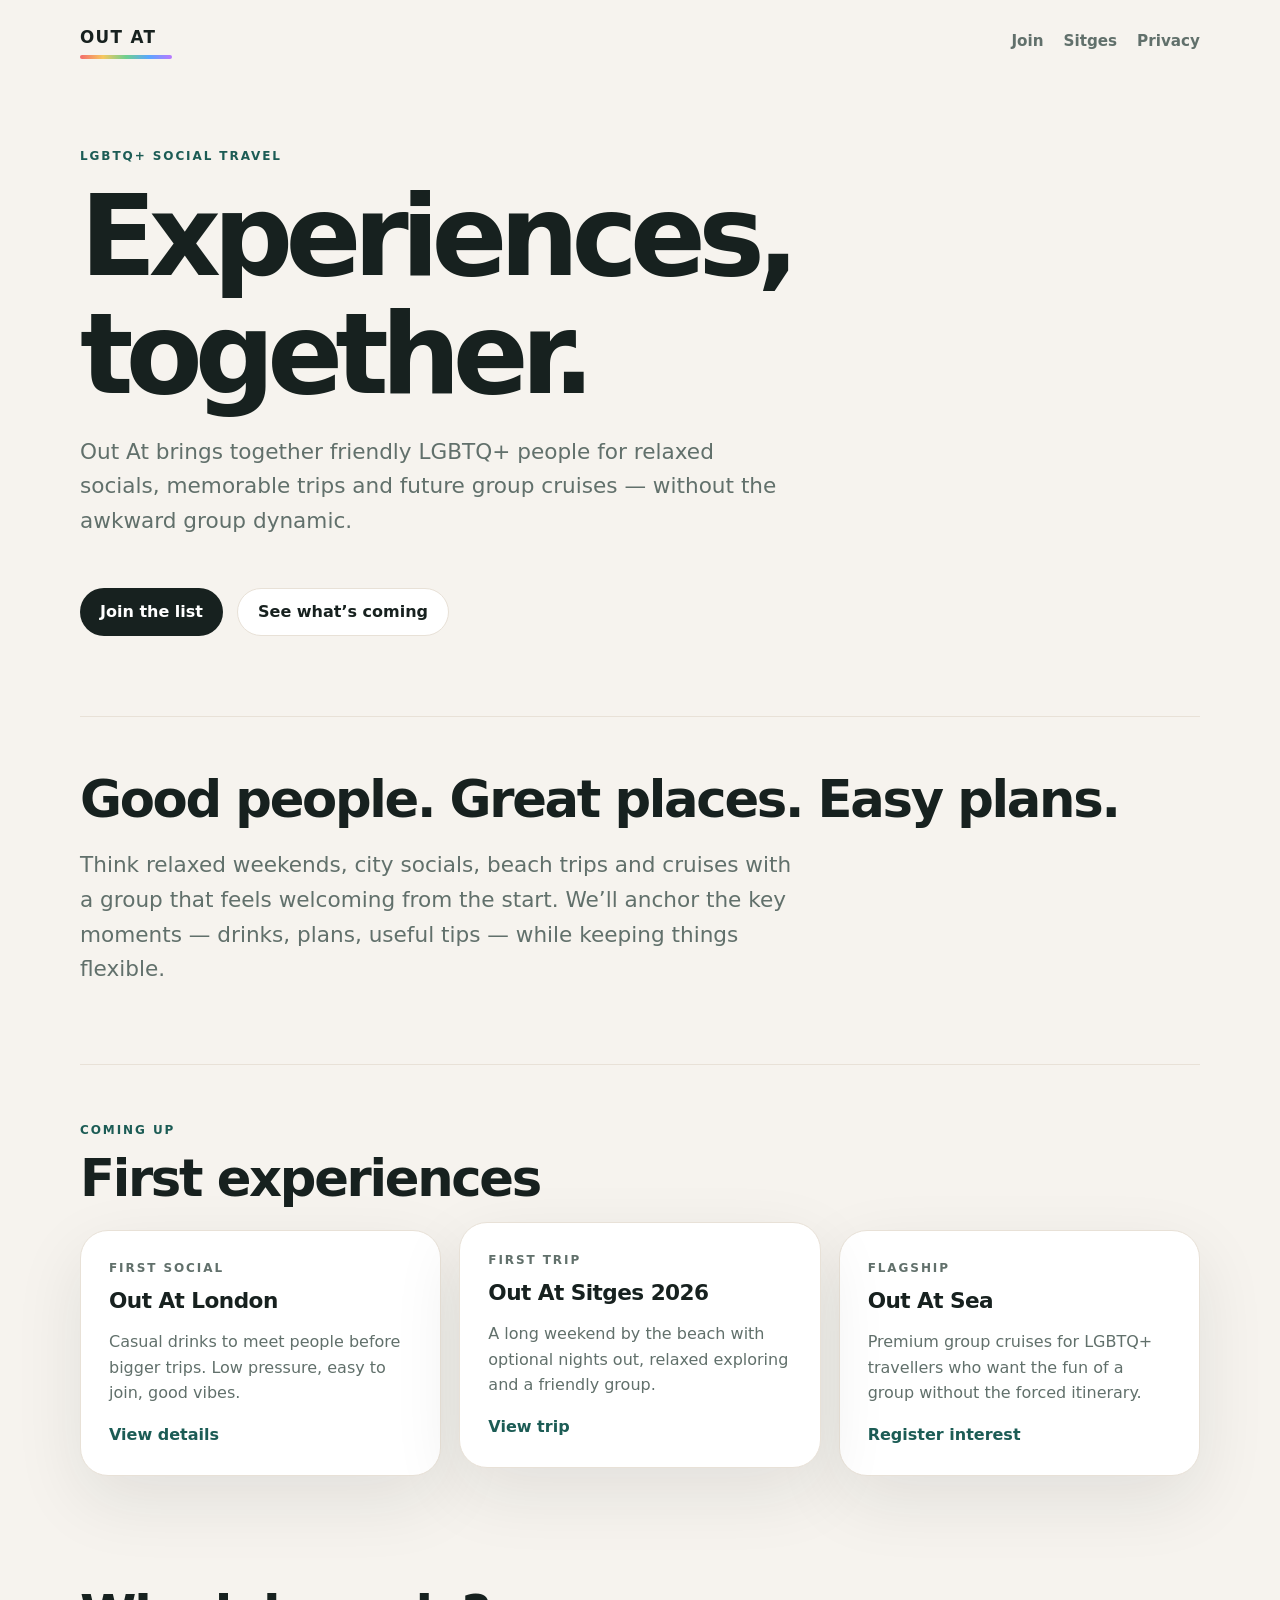
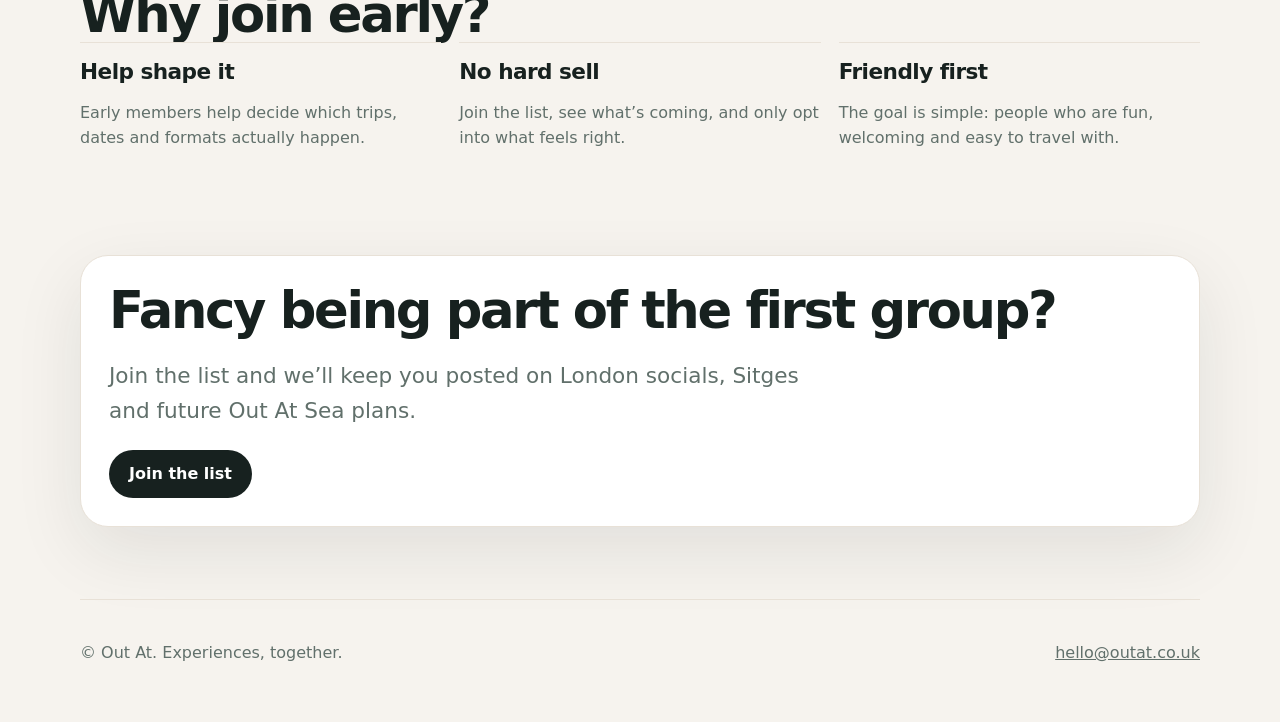
==== index.html @ 4ae9e735 "Initial scaffold for Out At Website Generated using ChatGPT" ====
<!doctype html>
<html lang="en">
<head>
  <meta charset="utf-8">
  <meta name="viewport" content="width=device-width, initial-scale=1">
  <title>Out At | Experiences, together.</title>
  <meta name="description" content="Out At creates welcoming LGBTQ+ social travel experiences, from city socials to group trips and cruises.">
  <link rel="stylesheet" href="assets/styles.css">
</head>
<body>
  <header class="site-header">
    <a class="brand" href="/">
      <span class="brand-mark">OUT AT</span>
      <span class="gradient-line"></span>
    </a>
    <nav>
      <a href="/join.html">Join</a>
      <a href="/trips/sitges-2026.html">Sitges</a>
      <a href="/privacy.html">Privacy</a>
    </nav>
  </header>

  <main>
    <section class="hero">
      <p class="eyebrow">LGBTQ+ social travel</p>
      <h1>Experiences, together.</h1>
      <p class="hero-copy">
        Out At brings together friendly LGBTQ+ people for relaxed socials, memorable trips and future group cruises — without the awkward group dynamic.
      </p>
      <div class="hero-actions">
        <a class="button primary" href="/join.html">Join the list</a>
        <a class="button secondary" href="#upcoming">See what’s coming</a>
      </div>
    </section>

    <section class="intro">
      <h2>Good people. Great places. Easy plans.</h2>
      <p>
        Think relaxed weekends, city socials, beach trips and cruises with a group that feels welcoming from the start. We’ll anchor the key moments — drinks, plans, useful tips — while keeping things flexible.
      </p>
    </section>

    <section id="upcoming" class="cards-section">
      <div class="section-heading">
        <p class="eyebrow">Coming up</p>
        <h2>First experiences</h2>
      </div>

      <div class="cards">
        <article class="card">
          <p class="card-kicker">First social</p>
          <h3>Out At London</h3>
          <p>Casual drinks to meet people before bigger trips. Low pressure, easy to join, good vibes.</p>
          <a href="/trips/london-social.html">View details</a>
        </article>

        <article class="card featured">
          <p class="card-kicker">First trip</p>
          <h3>Out At Sitges 2026</h3>
          <p>A long weekend by the beach with optional nights out, relaxed exploring and a friendly group.</p>
          <a href="/trips/sitges-2026.html">View trip</a>
        </article>

        <article class="card">
          <p class="card-kicker">Flagship</p>
          <h3>Out At Sea</h3>
          <p>Premium group cruises for LGBTQ+ travellers who want the fun of a group without the forced itinerary.</p>
          <a href="/join.html">Register interest</a>
        </article>
      </div>
    </section>

    <section class="why">
      <h2>Why join early?</h2>
      <div class="why-grid">
        <div>
          <h3>Help shape it</h3>
          <p>Early members help decide which trips, dates and formats actually happen.</p>
        </div>
        <div>
          <h3>No hard sell</h3>
          <p>Join the list, see what’s coming, and only opt into what feels right.</p>
        </div>
        <div>
          <h3>Friendly first</h3>
          <p>The goal is simple: people who are fun, welcoming and easy to travel with.</p>
        </div>
      </div>
    </section>

    <section class="cta-panel">
      <h2>Fancy being part of the first group?</h2>
      <p>Join the list and we’ll keep you posted on London socials, Sitges and future Out At Sea plans.</p>
      <a class="button primary" href="/join.html">Join the list</a>
    </section>
  </main>

  <footer>
    <p>© Out At. Experiences, together.</p>
    <p><a href="mailto:hello@outat.co.uk">hello@outat.co.uk</a></p>
  </footer>
</body>
</html>
---- assets/styles.css ----
:root {
  --ink: #17211f;
  --muted: #61706b;
  --soft: #f6f3ee;
  --card: #ffffff;
  --line: #e8e1d7;
  --accent: #1c5c55;
  --shadow: 0 24px 70px rgba(23, 33, 31, 0.09);
}

* {
  box-sizing: border-box;
}

body {
  margin: 0;
  font-family: Inter, ui-sans-serif, system-ui, -apple-system, BlinkMacSystemFont, "Segoe UI", sans-serif;
  background: var(--soft);
  color: var(--ink);
  line-height: 1.6;
}

a {
  color: inherit;
}

.site-header {
  width: min(1120px, calc(100% - 32px));
  margin: 0 auto;
  padding: 24px 0;
  display: flex;
  justify-content: space-between;
  align-items: center;
}

.brand {
  text-decoration: none;
  display: inline-flex;
  flex-direction: column;
  gap: 4px;
}

.brand-mark {
  font-weight: 850;
  letter-spacing: 0.08em;
  font-size: 1.05rem;
}

.gradient-line {
  display: block;
  height: 4px;
  width: 92px;
  border-radius: 999px;
  background: linear-gradient(90deg, #f36b6b, #f6c85f, #6dcf8f, #5aa6ff, #ba78ff);
}

nav {
  display: flex;
  gap: 20px;
  font-weight: 650;
  font-size: 0.95rem;
}

nav a {
  text-decoration: none;
  color: var(--muted);
}

nav a:hover {
  color: var(--ink);
}

main {
  width: min(1120px, calc(100% - 32px));
  margin: 0 auto;
}

.hero {
  min-height: 68vh;
  display: grid;
  align-content: center;
  padding: 64px 0 80px;
}

.eyebrow,
.card-kicker {
  text-transform: uppercase;
  letter-spacing: 0.16em;
  font-size: 0.75rem;
  font-weight: 800;
  color: var(--accent);
  margin: 0 0 12px;
}

h1,
h2,
h3 {
  line-height: 1.05;
  margin: 0;
}

h1 {
  font-size: clamp(3.2rem, 9vw, 7rem);
  max-width: 900px;
  letter-spacing: -0.07em;
}

h2 {
  font-size: clamp(2rem, 4vw, 3.4rem);
  letter-spacing: -0.045em;
}

h3 {
  font-size: 1.35rem;
  letter-spacing: -0.025em;
}

.hero-copy,
.page-hero p,
.intro p,
.cta-panel p {
  max-width: 720px;
  font-size: clamp(1.08rem, 2vw, 1.35rem);
  color: var(--muted);
}

.hero-actions {
  display: flex;
  flex-wrap: wrap;
  gap: 14px;
  margin-top: 28px;
}

.button {
  display: inline-flex;
  align-items: center;
  justify-content: center;
  min-height: 48px;
  padding: 0 20px;
  border-radius: 999px;
  text-decoration: none;
  font-weight: 800;
}

.button.primary {
  background: var(--ink);
  color: white;
}

.button.secondary {
  background: white;
  color: var(--ink);
  border: 1px solid var(--line);
}

.intro,
.cards-section,
.why,
.cta-panel,
.form-wrap,
.details-grid,
.content-page {
  padding: 56px 0;
}

.intro {
  border-top: 1px solid var(--line);
  border-bottom: 1px solid var(--line);
}

.section-heading {
  margin-bottom: 24px;
}

.cards,
.why-grid,
.details-grid,
.form-wrap {
  display: grid;
  gap: 18px;
}

.cards {
  grid-template-columns: repeat(3, 1fr);
}

.why-grid,
.details-grid,
.form-wrap {
  grid-template-columns: repeat(3, 1fr);
}

.form-wrap {
  grid-template-columns: 2fr 1fr;
}

.card,
.detail-card,
.note-card,
.form-card,
.cta-panel {
  background: var(--card);
  border: 1px solid var(--line);
  border-radius: 28px;
  padding: 28px;
  box-shadow: var(--shadow);
}

.card.featured {
  transform: translateY(-8px);
}

.card p,
.detail-card p,
.note-card p,
.form-card p,
.why p,
.content-page p {
  color: var(--muted);
}

.card a {
  font-weight: 800;
  color: var(--accent);
  text-decoration: none;
}

.why-grid > div {
  border-top: 1px solid var(--line);
  padding-top: 18px;
}

.cta-panel {
  margin: 32px 0 72px;
}

.page-hero {
  padding: 76px 0 28px;
}

.trip-hero {
  padding-bottom: 48px;
}

.form-placeholder {
  min-height: 360px;
  border: 2px dashed var(--line);
  border-radius: 18px;
  display: grid;
  place-content: center;
  text-align: center;
  padding: 28px;
  background: #faf8f4;
}

.muted {
  color: var(--muted);
}

.content-page {
  max-width: 760px;
}

footer {
  width: min(1120px, calc(100% - 32px));
  margin: 0 auto;
  padding: 40px 0 56px;
  display: flex;
  justify-content: space-between;
  gap: 16px;
  color: var(--muted);
  border-top: 1px solid var(--line);
}

footer p {
  margin: 0;
}

@media (max-width: 820px) {
  .site-header,
  footer {
    align-items: flex-start;
    flex-direction: column;
  }

  nav {
    flex-wrap: wrap;
    gap: 14px;
  }

  .hero {
    min-height: auto;
    padding: 56px 0;
  }

  .cards,
  .why-grid,
  .details-grid,
  .form-wrap {
    grid-template-columns: 1fr;
  }

  .card.featured {
    transform: none;
  }

  h1 {
    font-size: clamp(3rem, 16vw, 5rem);
  }
}
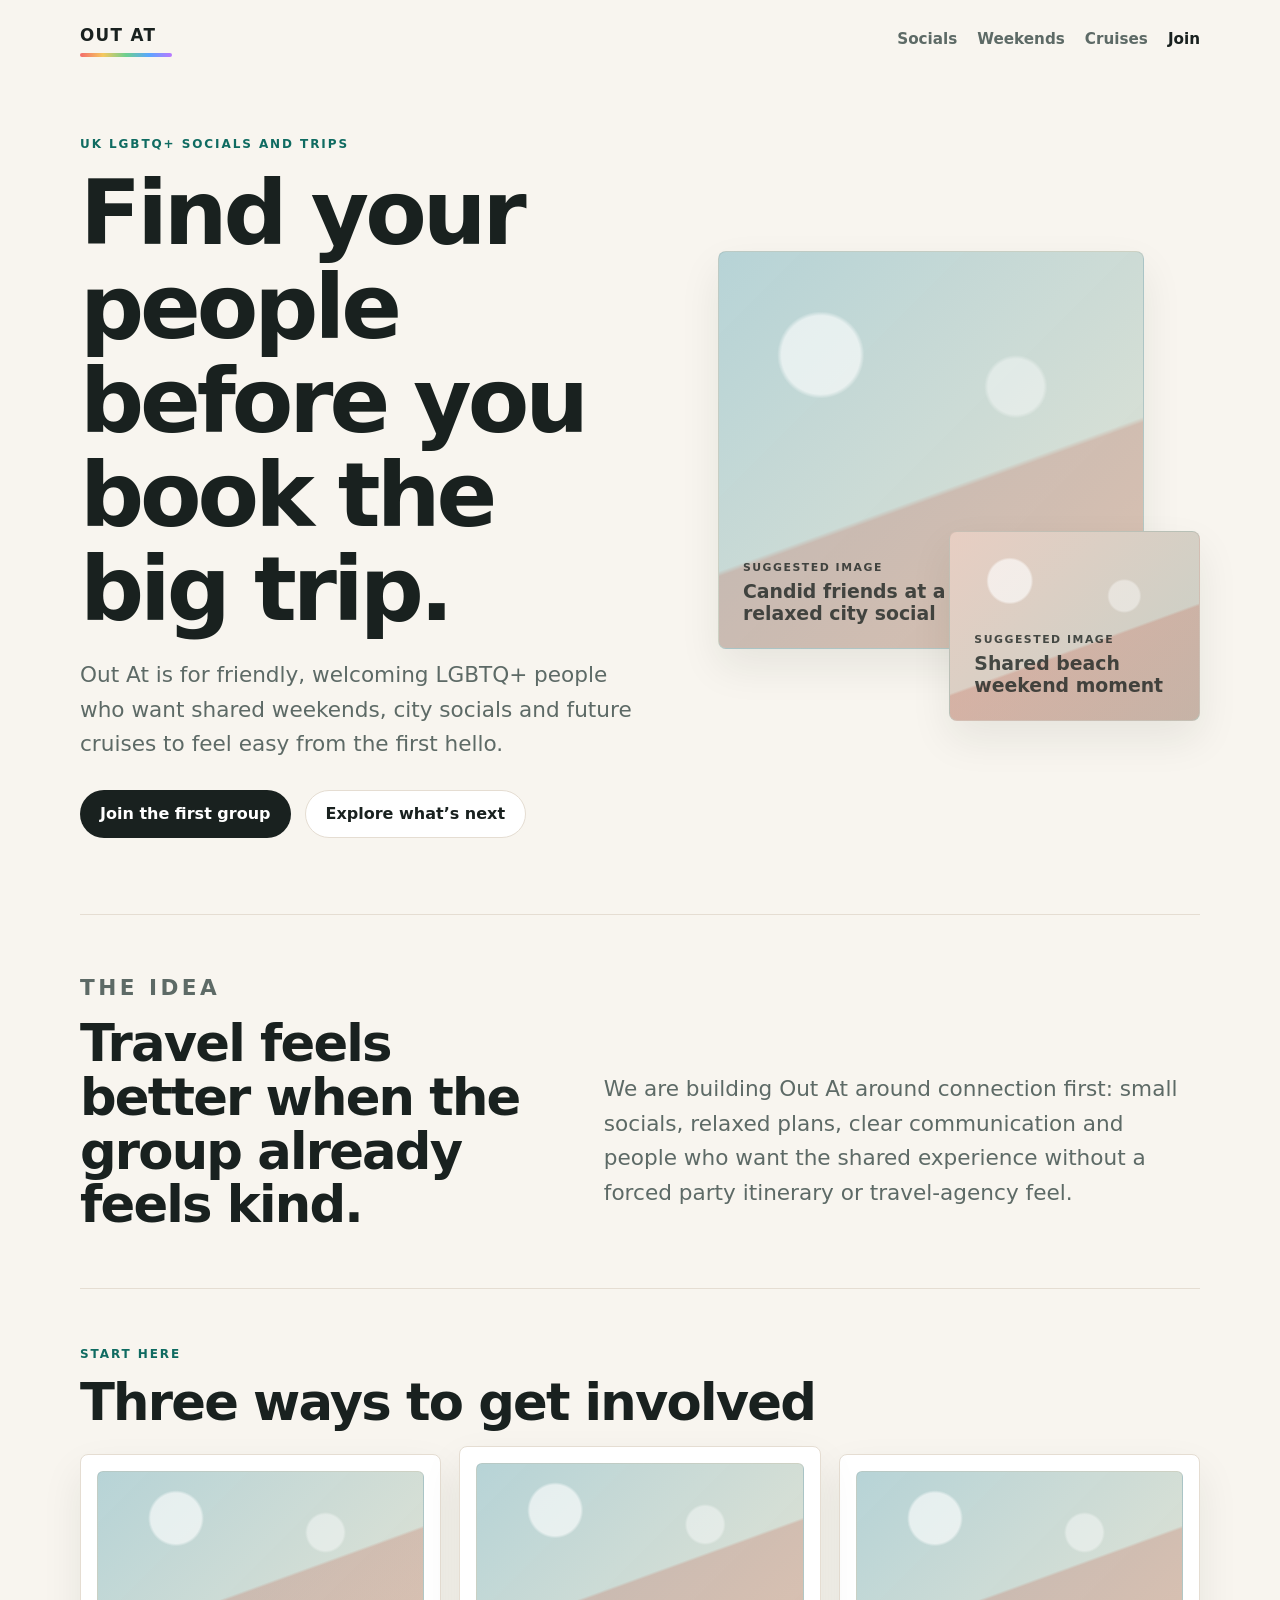
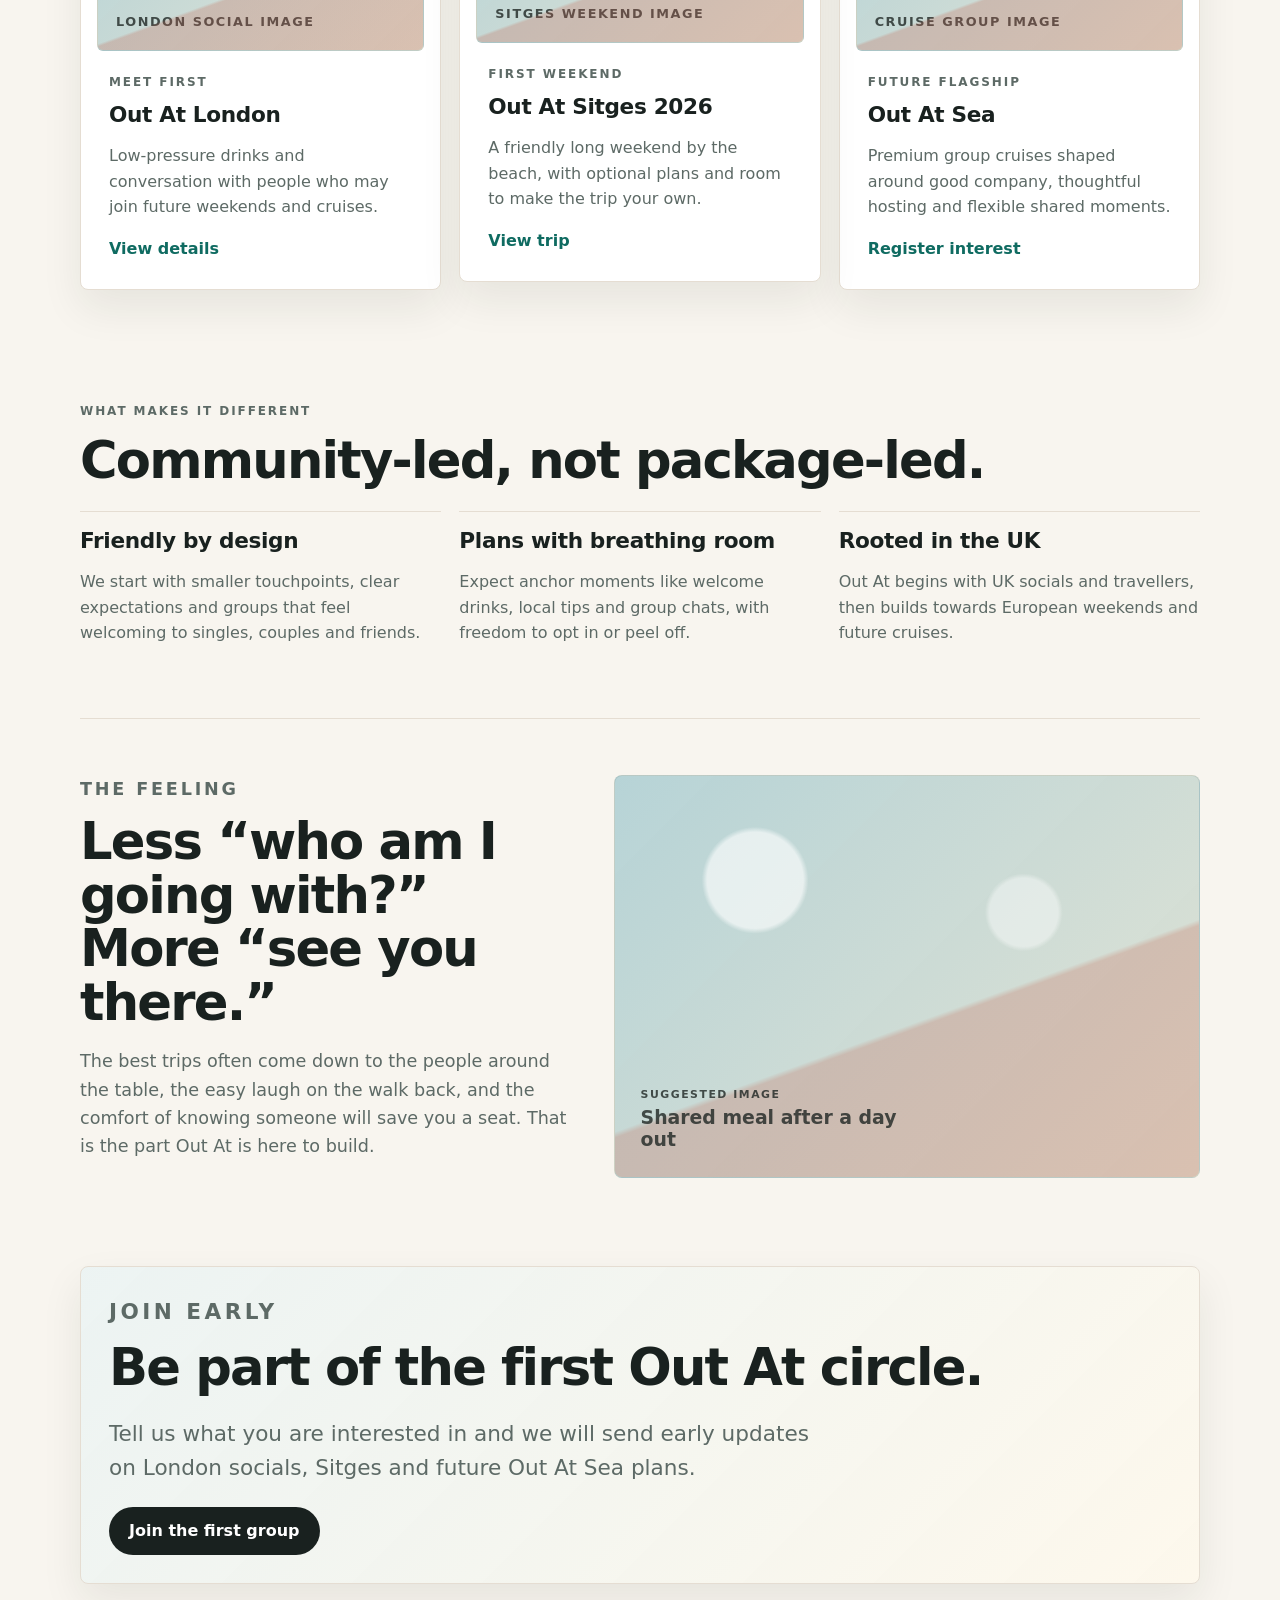
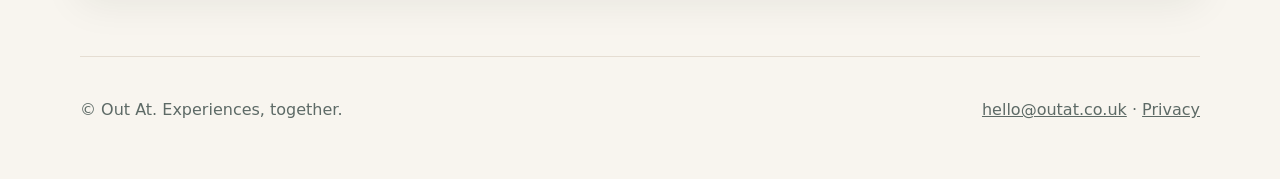
==== commit 09c60643: "Refresh Out At brand messaging" ====
--- a/index.html
+++ b/index.html
@@ -3,8 +3,8 @@
 <head>
   <meta charset="utf-8">
   <meta name="viewport" content="width=device-width, initial-scale=1">
-  <title>Out At | Experiences, together.</title>
-  <meta name="description" content="Out At creates welcoming LGBTQ+ social travel experiences, from city socials to group trips and cruises.">
+  <title>Out At | LGBTQ+ socials and trips from the UK</title>
+  <meta name="description" content="Out At brings together friendly LGBTQ+ people in the UK for relaxed socials, weekends away and future group cruises.">
   <link rel="stylesheet" href="assets/styles.css">
 </head>
 <body>
@@ -14,90 +14,127 @@
       <span class="gradient-line"></span>
     </a>
     <nav>
-      <a href="/join.html">Join</a>
-      <a href="/trips/sitges-2026.html">Sitges</a>
-      <a href="/privacy.html">Privacy</a>
+      <a href="#socials">Socials</a>
+      <a href="#weekends">Weekends</a>
+      <a href="#cruises">Cruises</a>
+      <a class="nav-cta" href="/join.html">Join</a>
     </nav>
   </header>
 
   <main>
     <section class="hero">
-      <p class="eyebrow">LGBTQ+ social travel</p>
-      <h1>Experiences, together.</h1>
-      <p class="hero-copy">
-        Out At brings together friendly LGBTQ+ people for relaxed socials, memorable trips and future group cruises — without the awkward group dynamic.
-      </p>
-      <div class="hero-actions">
-        <a class="button primary" href="/join.html">Join the list</a>
-        <a class="button secondary" href="#upcoming">See what’s coming</a>
+      <div class="hero-content">
+        <p class="eyebrow">UK LGBTQ+ socials and trips</p>
+        <h1>Find your people before you book the big trip.</h1>
+        <p class="hero-copy">
+          Out At is for friendly, welcoming LGBTQ+ people who want shared weekends, city socials and future cruises to feel easy from the first hello.
+        </p>
+        <div class="hero-actions">
+          <a class="button primary" href="/join.html">Join the first group</a>
+          <a class="button secondary" href="#upcoming">Explore what’s next</a>
+        </div>
+      </div>
+      <div class="hero-media" aria-label="Suggested image: a warm, candid group of LGBTQ+ friends arriving together for a relaxed UK city social.">
+        <div class="image-placeholder large">
+          <span>Suggested image</span>
+          <strong>Candid friends at a relaxed city social</strong>
+        </div>
+        <div class="image-placeholder small">
+          <span>Suggested image</span>
+          <strong>Shared beach weekend moment</strong>
+        </div>
       </div>
     </section>
 
     <section class="intro">
-      <h2>Good people. Great places. Easy plans.</h2>
+      <div>
+        <p class="eyebrow">The idea</p>
+        <h2>Travel feels better when the group already feels kind.</h2>
+      </div>
       <p>
-        Think relaxed weekends, city socials, beach trips and cruises with a group that feels welcoming from the start. We’ll anchor the key moments — drinks, plans, useful tips — while keeping things flexible.
+        We are building Out At around connection first: small socials, relaxed plans, clear communication and people who want the shared experience without a forced party itinerary or travel-agency feel.
       </p>
     </section>
 
     <section id="upcoming" class="cards-section">
       <div class="section-heading">
-        <p class="eyebrow">Coming up</p>
-        <h2>First experiences</h2>
+        <p class="eyebrow">Start here</p>
+        <h2>Three ways to get involved</h2>
       </div>
 
       <div class="cards">
-        <article class="card">
-          <p class="card-kicker">First social</p>
+        <article id="socials" class="card">
+          <div class="card-image" aria-label="Suggested image: natural group conversation over drinks in London.">London social image</div>
+          <p class="card-kicker">Meet first</p>
           <h3>Out At London</h3>
-          <p>Casual drinks to meet people before bigger trips. Low pressure, easy to join, good vibes.</p>
+          <p>Low-pressure drinks and conversation with people who may join future weekends and cruises.</p>
           <a href="/trips/london-social.html">View details</a>
         </article>
 
-        <article class="card featured">
-          <p class="card-kicker">First trip</p>
+        <article id="weekends" class="card featured">
+          <div class="card-image" aria-label="Suggested image: LGBTQ+ friends walking near the Sitges seafront at golden hour.">Sitges weekend image</div>
+          <p class="card-kicker">First weekend</p>
           <h3>Out At Sitges 2026</h3>
-          <p>A long weekend by the beach with optional nights out, relaxed exploring and a friendly group.</p>
+          <p>A friendly long weekend by the beach, with optional plans and room to make the trip your own.</p>
           <a href="/trips/sitges-2026.html">View trip</a>
         </article>
 
-        <article class="card">
-          <p class="card-kicker">Flagship</p>
+        <article id="cruises" class="card">
+          <div class="card-image" aria-label="Suggested image: premium cruise deck scene with a sociable LGBTQ+ group, bright and relaxed.">Cruise group image</div>
+          <p class="card-kicker">Future flagship</p>
           <h3>Out At Sea</h3>
-          <p>Premium group cruises for LGBTQ+ travellers who want the fun of a group without the forced itinerary.</p>
+          <p>Premium group cruises shaped around good company, thoughtful hosting and flexible shared moments.</p>
           <a href="/join.html">Register interest</a>
         </article>
       </div>
     </section>
 
     <section class="why">
-      <h2>Why join early?</h2>
+      <div class="section-heading">
+        <p class="eyebrow">What makes it different</p>
+        <h2>Community-led, not package-led.</h2>
+      </div>
       <div class="why-grid">
         <div>
-          <h3>Help shape it</h3>
-          <p>Early members help decide which trips, dates and formats actually happen.</p>
+          <h3>Friendly by design</h3>
+          <p>We start with smaller touchpoints, clear expectations and groups that feel welcoming to singles, couples and friends.</p>
         </div>
         <div>
-          <h3>No hard sell</h3>
-          <p>Join the list, see what’s coming, and only opt into what feels right.</p>
+          <h3>Plans with breathing room</h3>
+          <p>Expect anchor moments like welcome drinks, local tips and group chats, with freedom to opt in or peel off.</p>
         </div>
         <div>
-          <h3>Friendly first</h3>
-          <p>The goal is simple: people who are fun, welcoming and easy to travel with.</p>
+          <h3>Rooted in the UK</h3>
+          <p>Out At begins with UK socials and travellers, then builds towards European weekends and future cruises.</p>
         </div>
       </div>
     </section>
 
+    <section class="story-band">
+      <div class="story-copy">
+        <p class="eyebrow">The feeling</p>
+        <h2>Less “who am I going with?” More “see you there.”</h2>
+        <p>
+          The best trips often come down to the people around the table, the easy laugh on the walk back, and the comfort of knowing someone will save you a seat. That is the part Out At is here to build.
+        </p>
+      </div>
+      <div class="story-image" aria-label="Suggested image: diverse LGBTQ+ friends sharing a meal after a day out.">
+        <span>Suggested image</span>
+        <strong>Shared meal after a day out</strong>
+      </div>
+    </section>
+
     <section class="cta-panel">
-      <h2>Fancy being part of the first group?</h2>
-      <p>Join the list and we’ll keep you posted on London socials, Sitges and future Out At Sea plans.</p>
-      <a class="button primary" href="/join.html">Join the list</a>
+      <p class="eyebrow">Join early</p>
+      <h2>Be part of the first Out At circle.</h2>
+      <p>Tell us what you are interested in and we will send early updates on London socials, Sitges and future Out At Sea plans.</p>
+      <a class="button primary" href="/join.html">Join the first group</a>
     </section>
   </main>
 
   <footer>
     <p>© Out At. Experiences, together.</p>
-    <p><a href="mailto:hello@outat.co.uk">hello@outat.co.uk</a></p>
+    <p><a href="mailto:hello@outat.co.uk">hello@outat.co.uk</a> · <a href="/privacy.html">Privacy</a></p>
   </footer>
 </body>
 </html>
--- a/assets/styles.css
+++ b/assets/styles.css
@@ -1,11 +1,14 @@
 :root {
-  --ink: #17211f;
-  --muted: #61706b;
-  --soft: #f6f3ee;
+  --ink: #19211f;
+  --muted: #5d6a66;
+  --soft: #f8f5ef;
   --card: #ffffff;
-  --line: #e8e1d7;
-  --accent: #1c5c55;
-  --shadow: 0 24px 70px rgba(23, 33, 31, 0.09);
+  --line: #e5ddd2;
+  --accent: #0f6b61;
+  --accent-2: #c55f4b;
+  --sky: #dceaf0;
+  --sun: #f2c766;
+  --shadow: 0 18px 42px rgba(25, 33, 31, 0.08);
 }
 
 * {
@@ -27,10 +30,11 @@
 .site-header {
   width: min(1120px, calc(100% - 32px));
   margin: 0 auto;
-  padding: 24px 0;
+  padding: 22px 0;
   display: flex;
   justify-content: space-between;
   align-items: center;
+  gap: 22px;
 }
 
 .brand {
@@ -70,16 +74,26 @@
   color: var(--ink);
 }
 
+.nav-cta {
+  color: var(--ink);
+}
+
 main {
   width: min(1120px, calc(100% - 32px));
   margin: 0 auto;
 }
 
 .hero {
-  min-height: 68vh;
+  min-height: 72vh;
   display: grid;
-  align-content: center;
-  padding: 64px 0 80px;
+  grid-template-columns: minmax(0, 1.08fr) minmax(320px, 0.92fr);
+  gap: clamp(32px, 6vw, 72px);
+  align-items: center;
+  padding: 56px 0 76px;
+}
+
+.hero-content {
+  max-width: 760px;
 }
 
 .eyebrow,
@@ -100,19 +114,19 @@
 }
 
 h1 {
-  font-size: clamp(3.2rem, 9vw, 7rem);
+  font-size: clamp(3rem, 7vw, 5.9rem);
   max-width: 900px;
-  letter-spacing: -0.07em;
+  letter-spacing: -0.045em;
 }
 
 h2 {
   font-size: clamp(2rem, 4vw, 3.4rem);
-  letter-spacing: -0.045em;
+  letter-spacing: -0.035em;
 }
 
 h3 {
   font-size: 1.35rem;
-  letter-spacing: -0.025em;
+  letter-spacing: -0.015em;
 }
 
 .hero-copy,
@@ -147,15 +161,94 @@
   color: white;
 }
 
+.button.primary:hover {
+  background: var(--accent);
+}
+
 .button.secondary {
   background: white;
   color: var(--ink);
   border: 1px solid var(--line);
 }
 
+.hero-media {
+  min-height: 470px;
+  position: relative;
+}
+
+.image-placeholder,
+.card-image,
+.story-image {
+  color: rgba(25, 33, 31, 0.78);
+  background:
+    linear-gradient(135deg, rgba(15, 107, 97, 0.18), rgba(242, 199, 102, 0.2)),
+    var(--sky);
+  border: 1px solid rgba(25, 33, 31, 0.09);
+  overflow: hidden;
+}
+
+.image-placeholder {
+  position: absolute;
+  display: flex;
+  flex-direction: column;
+  justify-content: flex-end;
+  gap: 4px;
+  padding: 24px;
+  box-shadow: var(--shadow);
+}
+
+.image-placeholder::before,
+.card-image::before,
+.story-image::before {
+  content: "";
+  position: absolute;
+  inset: 0;
+  background:
+    radial-gradient(circle at 24% 26%, rgba(255, 255, 255, 0.62) 0 9%, transparent 10%),
+    radial-gradient(circle at 70% 34%, rgba(255, 255, 255, 0.42) 0 7%, transparent 8%),
+    linear-gradient(160deg, transparent 0 58%, rgba(197, 95, 75, 0.26) 59% 100%);
+  pointer-events: none;
+}
+
+.image-placeholder.large {
+  inset: 0 56px 72px 0;
+  border-radius: 8px;
+}
+
+.image-placeholder.small {
+  right: 0;
+  bottom: 0;
+  width: 52%;
+  min-height: 190px;
+  border-radius: 8px;
+  background:
+    linear-gradient(135deg, rgba(197, 95, 75, 0.18), rgba(15, 107, 97, 0.18)),
+    #efe7dd;
+}
+
+.image-placeholder span,
+.story-image span {
+  position: relative;
+  z-index: 1;
+  text-transform: uppercase;
+  letter-spacing: 0.14em;
+  font-size: 0.68rem;
+  font-weight: 850;
+}
+
+.image-placeholder strong,
+.story-image strong {
+  position: relative;
+  z-index: 1;
+  max-width: 260px;
+  font-size: 1.18rem;
+  line-height: 1.15;
+}
+
 .intro,
 .cards-section,
 .why,
+.story-band,
 .cta-panel,
 .form-wrap,
 .details-grid,
@@ -164,6 +257,10 @@
 }
 
 .intro {
+  display: grid;
+  grid-template-columns: minmax(0, 0.9fr) minmax(0, 1.1fr);
+  gap: 36px;
+  align-items: end;
   border-top: 1px solid var(--line);
   border-bottom: 1px solid var(--line);
 }
@@ -182,6 +279,7 @@
 
 .cards {
   grid-template-columns: repeat(3, 1fr);
+  align-items: stretch;
 }
 
 .why-grid,
@@ -201,13 +299,32 @@
 .cta-panel {
   background: var(--card);
   border: 1px solid var(--line);
-  border-radius: 28px;
+  border-radius: 8px;
   padding: 28px;
   box-shadow: var(--shadow);
 }
 
+.card {
+  display: flex;
+  flex-direction: column;
+}
+
 .card.featured {
   transform: translateY(-8px);
+}
+
+.card-image {
+  position: relative;
+  min-height: 180px;
+  border-radius: 6px;
+  margin: -12px -12px 22px;
+  padding: 18px;
+  display: flex;
+  align-items: flex-end;
+  font-size: 0.8rem;
+  font-weight: 850;
+  text-transform: uppercase;
+  letter-spacing: 0.12em;
 }
 
 .card p,
@@ -220,6 +337,7 @@
 }
 
 .card a {
+  margin-top: auto;
   font-weight: 800;
   color: var(--accent);
   text-decoration: none;
@@ -230,8 +348,39 @@
   padding-top: 18px;
 }
 
+.story-band {
+  display: grid;
+  grid-template-columns: minmax(0, 0.92fr) minmax(320px, 1.08fr);
+  gap: 34px;
+  align-items: stretch;
+  border-top: 1px solid var(--line);
+}
+
+.story-copy {
+  align-self: center;
+}
+
+.story-copy p {
+  color: var(--muted);
+  font-size: 1.1rem;
+}
+
+.story-image {
+  position: relative;
+  min-height: 360px;
+  border-radius: 8px;
+  padding: 26px;
+  display: flex;
+  flex-direction: column;
+  justify-content: flex-end;
+  gap: 4px;
+}
+
 .cta-panel {
   margin: 32px 0 72px;
+  background:
+    linear-gradient(135deg, rgba(15, 107, 97, 0.08), rgba(242, 199, 102, 0.12)),
+    var(--card);
 }
 
 .page-hero {
@@ -286,17 +435,25 @@
   nav {
     flex-wrap: wrap;
     gap: 14px;
+    width: 100%;
   }
 
   .hero {
+    grid-template-columns: 1fr;
     min-height: auto;
-    padding: 56px 0;
+    padding: 42px 0 56px;
+  }
+
+  .hero-media {
+    min-height: 330px;
   }
 
   .cards,
   .why-grid,
   .details-grid,
-  .form-wrap {
+  .form-wrap,
+  .intro,
+  .story-band {
     grid-template-columns: 1fr;
   }
 
@@ -305,6 +462,39 @@
   }
 
   h1 {
-    font-size: clamp(3rem, 16vw, 5rem);
-  }
-}
+    font-size: clamp(2.8rem, 14vw, 4.6rem);
+  }
+
+  .hero-actions,
+  .button {
+    width: 100%;
+  }
+
+  .image-placeholder.large {
+    inset: 0 28px 52px 0;
+  }
+
+  .image-placeholder.small {
+    width: 58%;
+    min-height: 150px;
+  }
+
+  .intro,
+  .cards-section,
+  .why,
+  .story-band,
+  .cta-panel,
+  .form-wrap,
+  .details-grid,
+  .content-page {
+    padding: 42px 0;
+  }
+
+  .card,
+  .detail-card,
+  .note-card,
+  .form-card,
+  .cta-panel {
+    padding: 22px;
+  }
+}
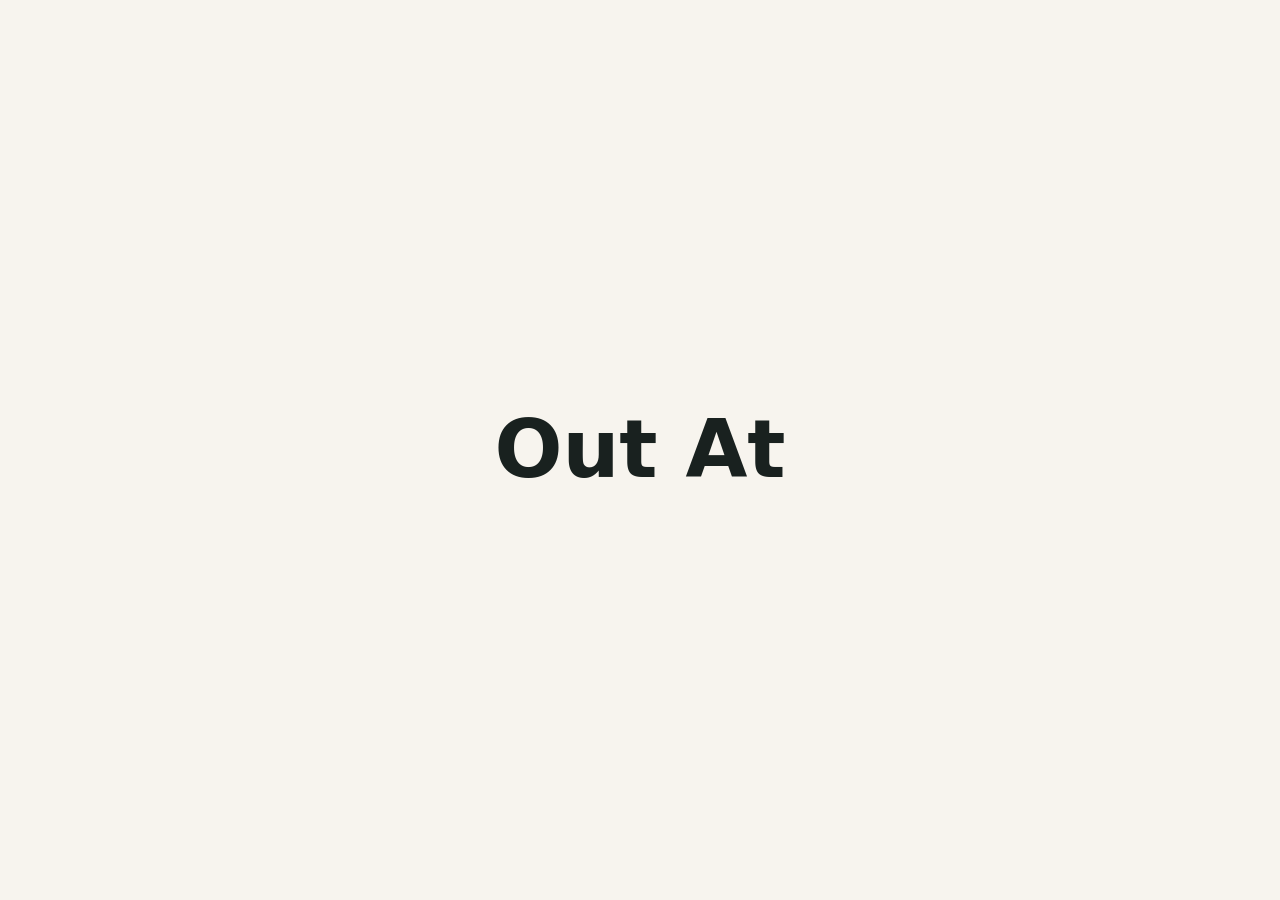
==== commit 55390e13: "Create holding page and move site to poppet" ====
--- a/index.html
+++ b/index.html
@@ -3,138 +3,13 @@
 <head>
   <meta charset="utf-8">
   <meta name="viewport" content="width=device-width, initial-scale=1">
-  <title>Out At | LGBTQ+ socials and trips from the UK</title>
-  <meta name="description" content="Out At brings together friendly LGBTQ+ people in the UK for relaxed socials, weekends away and future group cruises.">
+  <title>Out At</title>
+  <meta name="description" content="Out At.">
   <link rel="stylesheet" href="assets/styles.css">
 </head>
-<body>
-  <header class="site-header">
-    <a class="brand" href="/">
-      <span class="brand-mark">OUT AT</span>
-      <span class="gradient-line"></span>
-    </a>
-    <nav>
-      <a href="#socials">Socials</a>
-      <a href="#weekends">Weekends</a>
-      <a href="#cruises">Cruises</a>
-      <a class="nav-cta" href="/join.html">Join</a>
-    </nav>
-  </header>
-
-  <main>
-    <section class="hero">
-      <div class="hero-content">
-        <p class="eyebrow">UK LGBTQ+ socials and trips</p>
-        <h1>Find your people before you book the big trip.</h1>
-        <p class="hero-copy">
-          Out At is for friendly, welcoming LGBTQ+ people who want shared weekends, city socials and future cruises to feel easy from the first hello.
-        </p>
-        <div class="hero-actions">
-          <a class="button primary" href="/join.html">Join the first group</a>
-          <a class="button secondary" href="#upcoming">Explore what’s next</a>
-        </div>
-      </div>
-      <div class="hero-media" aria-label="Suggested image: a warm, candid group of LGBTQ+ friends arriving together for a relaxed UK city social.">
-        <div class="image-placeholder large">
-          <span>Suggested image</span>
-          <strong>Candid friends at a relaxed city social</strong>
-        </div>
-        <div class="image-placeholder small">
-          <span>Suggested image</span>
-          <strong>Shared beach weekend moment</strong>
-        </div>
-      </div>
-    </section>
-
-    <section class="intro">
-      <div>
-        <p class="eyebrow">The idea</p>
-        <h2>Travel feels better when the group already feels kind.</h2>
-      </div>
-      <p>
-        We are building Out At around connection first: small socials, relaxed plans, clear communication and people who want the shared experience without a forced party itinerary or travel-agency feel.
-      </p>
-    </section>
-
-    <section id="upcoming" class="cards-section">
-      <div class="section-heading">
-        <p class="eyebrow">Start here</p>
-        <h2>Three ways to get involved</h2>
-      </div>
-
-      <div class="cards">
-        <article id="socials" class="card">
-          <div class="card-image" aria-label="Suggested image: natural group conversation over drinks in London.">London social image</div>
-          <p class="card-kicker">Meet first</p>
-          <h3>Out At London</h3>
-          <p>Low-pressure drinks and conversation with people who may join future weekends and cruises.</p>
-          <a href="/trips/london-social.html">View details</a>
-        </article>
-
-        <article id="weekends" class="card featured">
-          <div class="card-image" aria-label="Suggested image: LGBTQ+ friends walking near the Sitges seafront at golden hour.">Sitges weekend image</div>
-          <p class="card-kicker">First weekend</p>
-          <h3>Out At Sitges 2026</h3>
-          <p>A friendly long weekend by the beach, with optional plans and room to make the trip your own.</p>
-          <a href="/trips/sitges-2026.html">View trip</a>
-        </article>
-
-        <article id="cruises" class="card">
-          <div class="card-image" aria-label="Suggested image: premium cruise deck scene with a sociable LGBTQ+ group, bright and relaxed.">Cruise group image</div>
-          <p class="card-kicker">Future flagship</p>
-          <h3>Out At Sea</h3>
-          <p>Premium group cruises shaped around good company, thoughtful hosting and flexible shared moments.</p>
-          <a href="/join.html">Register interest</a>
-        </article>
-      </div>
-    </section>
-
-    <section class="why">
-      <div class="section-heading">
-        <p class="eyebrow">What makes it different</p>
-        <h2>Community-led, not package-led.</h2>
-      </div>
-      <div class="why-grid">
-        <div>
-          <h3>Friendly by design</h3>
-          <p>We start with smaller touchpoints, clear expectations and groups that feel welcoming to singles, couples and friends.</p>
-        </div>
-        <div>
-          <h3>Plans with breathing room</h3>
-          <p>Expect anchor moments like welcome drinks, local tips and group chats, with freedom to opt in or peel off.</p>
-        </div>
-        <div>
-          <h3>Rooted in the UK</h3>
-          <p>Out At begins with UK socials and travellers, then builds towards European weekends and future cruises.</p>
-        </div>
-      </div>
-    </section>
-
-    <section class="story-band">
-      <div class="story-copy">
-        <p class="eyebrow">The feeling</p>
-        <h2>Less “who am I going with?” More “see you there.”</h2>
-        <p>
-          The best trips often come down to the people around the table, the easy laugh on the walk back, and the comfort of knowing someone will save you a seat. That is the part Out At is here to build.
-        </p>
-      </div>
-      <div class="story-image" aria-label="Suggested image: diverse LGBTQ+ friends sharing a meal after a day out.">
-        <span>Suggested image</span>
-        <strong>Shared meal after a day out</strong>
-      </div>
-    </section>
-
-    <section class="cta-panel">
-      <p class="eyebrow">Join early</p>
-      <h2>Be part of the first Out At circle.</h2>
-      <p>Tell us what you are interested in and we will send early updates on London socials, Sitges and future Out At Sea plans.</p>
-      <a class="button primary" href="/join.html">Join the first group</a>
-    </section>
+<body class="holding-page">
+  <main class="holding">
+    <h1>Out At</h1>
   </main>
-
-  <footer>
-    <p>© Out At. Experiences, together.</p>
-    <p><a href="mailto:hello@outat.co.uk">hello@outat.co.uk</a> · <a href="/privacy.html">Privacy</a></p>
-  </footer>
 </body>
 </html>
--- a/assets/styles.css
+++ b/assets/styles.css
@@ -23,6 +23,25 @@
   line-height: 1.6;
 }
 
+.holding-page {
+  min-height: 100vh;
+  background: #f7f4ee;
+}
+
+.holding {
+  width: min(1120px, calc(100% - 40px));
+  min-height: 100vh;
+  margin: 0 auto;
+  display: grid;
+  place-items: center;
+}
+
+.holding h1 {
+  font-size: clamp(2.4rem, 8vw, 5rem);
+  font-weight: 850;
+  letter-spacing: 0;
+}
+
 a {
   color: inherit;
 }
